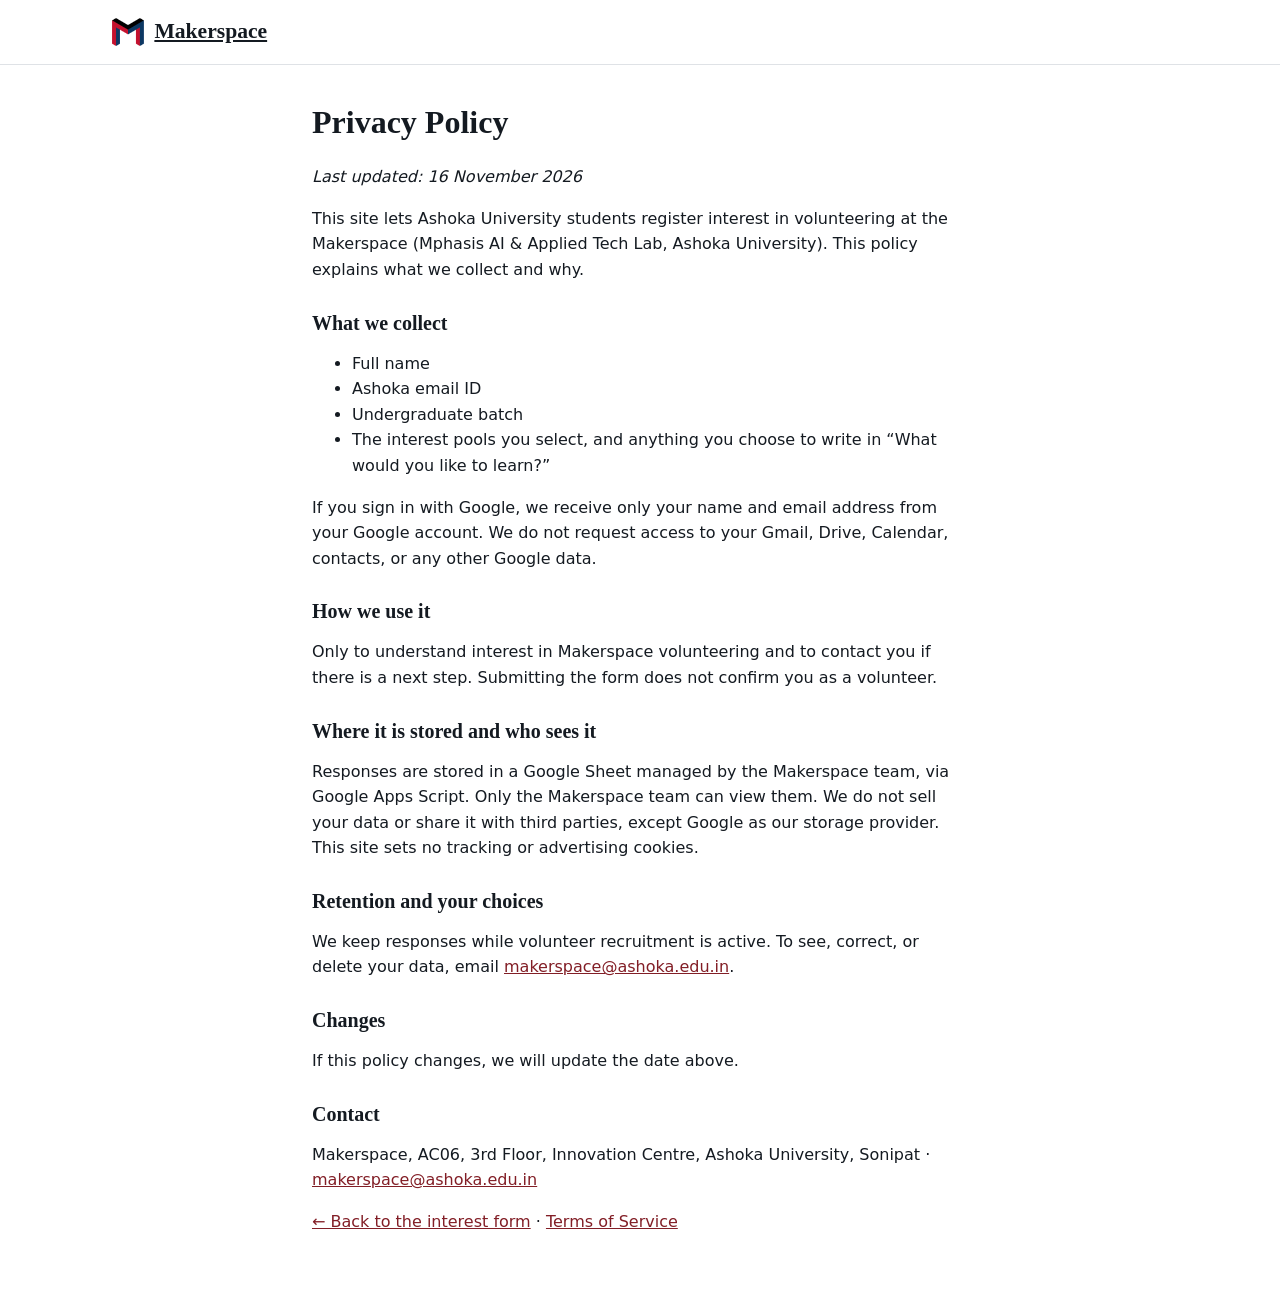
==== pages/privacy.html @ 6f012ef8 "organisation" ====
<!doctype html>
<html lang="en">
<head>
  <meta charset="utf-8">
  <meta name="viewport" content="width=device-width, initial-scale=1">
  <meta http-equiv="Content-Security-Policy" content="default-src 'none'; style-src 'self' https://fonts.googleapis.com; font-src https://fonts.gstatic.com; img-src 'self'; base-uri 'none'; form-action 'none'">
  <title>Privacy Policy · Makerspace</title>
  <link href="https://fonts.googleapis.com/css2?family=JetBrains+Mono&family=Open+Sans:wght@400;600;700&family=Zilla+Slab:wght@600;700&display=swap" rel="stylesheet">
  <link rel="icon" type="image/png" href="../assets/favicon.png">
  <link rel="stylesheet" href="../styles.css">
</head>
<body>
  <header class="nav">
    <div class="container nav-inner">
      <p class="brand"><img class="brand-mark" src="../assets/makerspace-mark.png" alt="" width="37" height="32"><a class="wordmark" href="/">Makerspace</a></p>
    </div>
  </header>
  <main class="container legal">
    <h1>Privacy Policy</h1>
    <p><em>Last updated: 16 November 2026</em></p>

    <p>This site lets Ashoka University students register interest in volunteering at the Makerspace
    (Mphasis AI &amp; Applied Tech Lab, Ashoka University). This policy explains what we collect and why.</p>

    <h2>What we collect</h2>
    <ul>
      <li>Full name</li>
      <li>Ashoka email ID</li>
      <li>Undergraduate batch</li>
      <li>The interest pools you select, and anything you choose to write in &ldquo;What would you like to learn?&rdquo;</li>
    </ul>
    <p>If you sign in with Google, we receive only your name and email address from your Google account. We do not request
    access to your Gmail, Drive, Calendar, contacts, or any other Google data.</p>

    <h2>How we use it</h2>
    <p>Only to understand interest in Makerspace volunteering and to contact you if there is a next step.
    Submitting the form does not confirm you as a volunteer.</p>

    <h2>Where it is stored and who sees it</h2>
    <p>Responses are stored in a Google Sheet managed by the Makerspace team, via Google Apps Script. Only the Makerspace team can
    view them. We do not sell your data or share it with third parties, except Google as our storage provider.
    This site sets no tracking or advertising cookies.</p>

    <h2>Retention and your choices</h2>
    <p>We keep responses while volunteer recruitment is active. To see, correct, or delete your data, email
    <a href="mailto:makerspace@ashoka.edu.in">makerspace@ashoka.edu.in</a>.</p>

    <h2>Changes</h2>
    <p>If this policy changes, we will update the date above.</p>

    <h2>Contact</h2>
    <p>Makerspace, AC06, 3rd Floor, Innovation Centre, Ashoka University, Sonipat ·
    <a href="mailto:makerspace@ashoka.edu.in">makerspace@ashoka.edu.in</a></p>

    <p><a href="/">&larr; Back to the interest form</a> · <a href="terms.html">Terms of Service</a></p>
  </main>
</body>
</html>
---- styles.css ----
/* Makerspace design language v0.1 (light mode only, per the starter plan).
   Hex values for brick/red/on-brand come from the guide; greys, blue and beige
   are matched from the swatches and can be swapped for exact brand values. */
:root {
  --grey-900: #141a21;
  --grey-700: #5b6470;
  --grey-300: #c7cdd3;
  --grey-200: #dfe2e6;
  --grey-150: #d9d9d9;
  --grey-100: #f2f3f5;
  --blue-900: #130f3d;
  --blue-100: #c9d3da;
  --beige-100: #fbf3de;
  --brick-700: #821e26;
  --brick-900: #73070a;
  --red-600: #c4122f;
  --white: #ffffff;

  --bg-page: var(--white);
  --bg-surface: var(--grey-100);
  --bg-warm: var(--beige-100);
  --bg-deep: var(--blue-900);
  --bg-brand: var(--brick-700);
  --text-primary: var(--grey-900);
  --text-secondary: var(--grey-700);
  --text-link: var(--brick-700);
  --text-accent: var(--red-600);
  --text-on-brand: var(--grey-150);
  --text-on-inverse-muted: var(--blue-100);
  --border-default: var(--grey-200);
  --border-strong: var(--grey-300);

  --radius-sm: 2px;
  --radius-md: 4px;

  --font-display: "Zilla Slab", Georgia, serif;
  --font-body: "Open Sans", system-ui, sans-serif;
  --font-mono: "JetBrains Mono", ui-monospace, monospace;
}

* { box-sizing: border-box; }

body {
  margin: 0;
  background: var(--bg-page);
  color: var(--text-primary);
  font-family: var(--font-body);
  font-size: 16px;
  line-height: 1.6;
}

.container { max-width: 1120px; margin: 0 auto; padding: 0 16px; }
@media (min-width: 720px) { .container { padding: 0 32px; } }

a { color: var(--text-link); }
code { font-family: var(--font-mono); font-size: 0.85em; }

h1, h2 { font-family: var(--font-display); margin: 0; }
h2 { font-weight: 600; font-size: clamp(1.75rem, 4vw, 2.25rem); line-height: 1.2; }
h3 { font-weight: 600; font-size: 1.25rem; line-height: 1.35; margin: 0; }

.eyebrow {
  margin: 0 0 12px;
  font-size: 12px;
  font-weight: 700;
  letter-spacing: 0.1em;
  text-transform: uppercase;
  color: var(--text-accent);
}
.eyebrow-on-brand { color: var(--text-on-brand); }

/* Nav */
.nav { border-bottom: 1px solid var(--border-default); background: var(--bg-page); }
.nav-inner { display: flex; align-items: center; justify-content: space-between; gap: 16px; min-height: 64px; }
.wordmark { font-family: var(--font-display); font-weight: 700; font-size: 1.35rem; color: var(--text-primary); margin: 0; }

/* Logo lockup: isometric M mark + wordmark */
.brand { display: flex; align-items: center; gap: 10px; margin: 0; line-height: 1; }
.brand-mark { display: block; height: 28px; width: auto; }
.nav-links { display: flex; gap: 24px; font-size: 14px; }
.nav-links button {
  background: none; border: none; padding: 0; cursor: pointer;
  font: inherit; color: var(--text-primary);
}
.nav-links button:hover, .nav-links button.active { color: var(--text-link); }

/* Mobile menu button + side drawer (phones only) */
.menu-btn, .drawer, .drawer-backdrop { display: none; }
@media (max-width: 719px) {
  .nav-links { display: none; }
  .menu-btn {
    display: inline-flex; flex-direction: column; justify-content: center; gap: 5px;
    width: 44px; height: 44px; padding: 0 10px; margin-right: -10px;
    background: none; border: none; cursor: pointer;
  }
  .menu-btn span { display: block; height: 2px; background: var(--text-primary); border-radius: 1px; }

  .drawer-backdrop {
    display: block; position: fixed; inset: 0; z-index: 40;
    background: rgba(19, 15, 61, 0.45); opacity: 0; transition: opacity 0.25s;
  }
  .drawer-backdrop[hidden] { display: none; }
  .drawer-backdrop.is-open { opacity: 1; }

  .drawer {
    display: flex; flex-direction: column; position: fixed; z-index: 50;
    top: 0; right: 0; bottom: 0; width: min(80vw, 320px);
    background: var(--bg-page); box-shadow: -8px 0 24px rgba(0, 0, 0, 0.15);
    border-left: 3px solid var(--brick-700);
    transform: translateX(105%); transition: transform 0.25s ease; visibility: hidden;
  }
  .drawer.is-open { transform: translateX(0); visibility: visible; }
  .drawer-head {
    display: flex; align-items: center; justify-content: space-between;
    min-height: 64px; padding: 0 16px; border-bottom: 1px solid var(--border-default);
  }
  .drawer-close {
    width: 44px; height: 44px; margin-right: -10px; background: none; border: none;
    font-size: 28px; line-height: 1; color: var(--text-primary); cursor: pointer;
  }
  .drawer-links { display: flex; flex-direction: column; padding: 8px 0; }
  .drawer-links button {
    display: flex; align-items: baseline; gap: 12px; width: 100%; text-align: left;
    padding: 16px; background: none; border: none; border-bottom: 1px solid var(--border-default);
    font-family: var(--font-display); font-size: 1.35rem; font-weight: 600;
    color: var(--text-primary); cursor: pointer;
  }
  .drawer-links button:hover, .drawer-links button:focus-visible { color: var(--text-link); background: var(--bg-surface); }
  .drawer-foot {
    margin: auto 0 0; padding: 16px; font-size: 11px; font-weight: 600; letter-spacing: 0.08em;
    text-transform: uppercase; color: var(--text-secondary);
  }
  body.drawer-locked { overflow: hidden; }
}
@media (max-width: 719px) and (prefers-reduced-motion: reduce) {
  .drawer, .drawer-backdrop { transition: none; }
}

/* Hero */
.hero {
  position: relative; overflow: hidden;
  background: var(--bg-brand); color: var(--text-on-brand); padding: 64px 0 72px;
}
/* Doodle pattern (pattern/ink on the brick field), fading out behind the text. */
.hero::before {
  content: ""; position: absolute; inset: 0; pointer-events: none;
  /* Tile made seamless by removing the doodles that were cut off at its edges. */
  background: url("assets/doodles-ink.png") repeat right top / 500px;
  -webkit-mask-image: linear-gradient(90deg, transparent 0%, transparent 28%, rgba(0, 0, 0, 0.35) 45%, #000 75%);
          mask-image: linear-gradient(90deg, transparent 0%, transparent 28%, rgba(0, 0, 0, 0.35) 45%, #000 75%);
}
.hero > .container { position: relative; }
@media (max-width: 719px) {
  .hero::before {
    background-size: 380px;
    -webkit-mask-image: linear-gradient(180deg, rgba(0, 0, 0, 0.25), rgba(0, 0, 0, 0.6));
            mask-image: linear-gradient(180deg, rgba(0, 0, 0, 0.25), rgba(0, 0, 0, 0.6));
  }
}
.hero h1 { font-size: clamp(2.25rem, 7vw, 4rem); line-height: 1.05; text-transform: uppercase; max-width: 14ch; }
.hero-lead { font-size: 1.125rem; max-width: 60ch; margin: 24px 0 12px; }
.hero-note {
  font-size: 14px; margin: 0 0 32px; padding-left: 12px;
  border-left: 2px solid var(--text-on-brand); max-width: 60ch;
}
.hero-actions { display: flex; flex-wrap: wrap; gap: 12px; }

/* Buttons */
.btn {
  display: inline-block; padding: 10px 20px;
  font-family: var(--font-body); font-size: 15px; font-weight: 600; line-height: 1.2;
  border-radius: var(--radius-sm); border: 1px solid transparent;
  text-decoration: none; cursor: pointer; background: none;
}
.btn-primary { background: var(--brick-700); color: var(--text-on-brand); }
.btn-primary:hover { background: var(--brick-900); }
.btn-primary:disabled { opacity: 0.6; cursor: default; }

/* Submit button loading state */
.btn-block { display: inline-flex; align-items: center; justify-content: center; gap: 10px; }
.spinner {
  display: none; width: 16px; height: 16px; flex: none;
  border: 2px solid rgba(217, 217, 217, 0.35); border-top-color: var(--text-on-brand);
  border-radius: 50%; animation: spin 0.8s linear infinite;
}
.btn.is-loading { opacity: 1; cursor: progress; background: var(--brick-900); }
.btn.is-loading .spinner { display: inline-block; }
@keyframes spin { to { transform: rotate(360deg); } }
@media (prefers-reduced-motion: reduce) {
  .spinner { animation-duration: 2.4s; }
}    .btn-on-brand { background: var(--text-on-brand); color: var(--brick-700); }
.btn-on-brand:hover { background: var(--white); }
.btn-on-brand-outline { border-color: var(--text-on-brand); color: var(--text-on-brand); }
.btn-on-brand-outline:hover { background: rgba(255, 255, 255, 0.08); }
.btn-block { width: 100%; padding: 14px 20px; }

/* Sections */
.section { padding: 64px 0; }
.section-surface { background: var(--bg-surface); }
.section-lead { color: var(--text-secondary); max-width: 60ch; margin: 12px 0 32px; }

.skills {
  display: flex; flex-wrap: wrap; align-items: center; gap: 12px 16px;
  margin: 24px 0 0; padding: 16px 0; border-top: 1px solid var(--border-default);
  border-bottom: 1px solid var(--border-default);
}
.skills-label { margin: 0; font-size: 14px; font-weight: 600; }
.skills-list { display: flex; flex-wrap: wrap; gap: 8px; margin: 0; padding: 0; list-style: none; }
.skills-list li {
  font-family: var(--font-mono); font-size: 12px; color: var(--text-secondary);
  background: var(--bg-surface); padding: 4px 10px; border-radius: 999px;
}

/* Interest pool cards */
.card-grid { display: grid; grid-template-columns: repeat(auto-fit, minmax(min(100%, 300px), 1fr)); gap: 16px; }
.card {
  display: flex; flex-direction: column; background: var(--bg-surface);
  border-radius: var(--radius-md); padding: 28px; border-top: 3px solid var(--brick-700);
}
.card h3 { font-family: var(--font-display); font-size: 1.5rem; line-height: 1.2; }
.card .tag-new { background: var(--bg-brand); color: var(--text-on-brand); }
.tag {
  align-self: flex-start; font-family: var(--font-mono); font-size: 12px;
  color: var(--text-secondary); background: var(--white);
  padding: 2px 8px; border-radius: var(--radius-sm); margin-bottom: 12px;
}
.card p { color: var(--text-secondary); font-size: 15px; margin: 8px 0 12px; }
.card ul { margin: 0 0 16px; padding-left: 18px; font-size: 14px; color: var(--text-secondary); }
.card-actions { margin-top: auto; display: flex; flex-wrap: wrap; gap: 8px 20px; }
.card-link {
  background: none; border: none; padding: 0;
  font: inherit; font-size: 14px; font-weight: 600; color: var(--text-link); cursor: pointer;
  text-decoration: none;
}
.card-link:hover { text-decoration: underline; }

/* Form */
.form-layout { display: grid; gap: 32px; align-items: start; }
@media (min-width: 900px) { .form-layout { grid-template-columns: 1fr 1.1fr; gap: 64px; } }

.callout {
  background: var(--bg-warm); border-left: 3px solid var(--brick-700);
  padding: 16px; font-size: 15px; border-radius: var(--radius-sm);
  margin-top: 20px;
}

.form-card { background: var(--white); border: 1px solid var(--border-default); border-radius: var(--radius-md); padding: 24px; }
@media (min-width: 720px) { .form-card { padding: 32px; } }

.field { margin: 0 0 20px; }
fieldset.field { border: none; padding: 0; }

label, legend { display: block; padding: 0; margin-bottom: 6px; font-weight: 600; font-size: 15px; }

textarea { resize: vertical; min-height: 80px; line-height: 1.5; }
.optional { font-weight: 400; color: var(--text-secondary); }
input[type="text"], input[type="email"], select, textarea {
  width: 100%; padding: 10px 12px;
  font-family: var(--font-body); font-size: 16px; color: var(--text-primary);
  background: var(--white); border: 1px solid var(--border-strong); border-radius: var(--radius-sm);
}
input[readonly] { background: var(--bg-surface); color: var(--text-secondary); }
input:focus, select:focus, textarea:focus { outline: none; border-color: var(--brick-700); box-shadow: 0 0 0 3px rgba(130, 30, 38, 0.18); }
.invalid { border-color: var(--red-600) !important; }

.checkbox-list { display: grid; gap: 8px; }
.checkbox {
  display: flex; align-items: center; gap: 10px; margin: 0; padding: 10px 12px;
  font-weight: 400; border: 1px solid var(--border-default); border-radius: var(--radius-sm); cursor: pointer;
}
.checkbox:has(input:checked) { border-color: var(--brick-700); background: #fbf5f5; }
.checkbox input { accent-color: var(--brick-700); width: 16px; height: 16px; margin: 0; }

.hint { margin: 4px 0 0; font-size: 13px; color: var(--text-secondary); }
.error { margin: 4px 0 0; font-size: 13px; color: var(--red-600); }
.error:empty { display: none; }

.fine-print { font-size: 13px; color: var(--text-secondary); margin: 0 0 16px; }

.hp { position: absolute; left: -9999px; width: 1px; height: 1px; overflow: hidden; }

.status { margin-top: 16px; font-size: 15px; }
.status:empty { display: none; }
/* Thank-you panel */
.thanks { outline: none; border-top: 3px solid var(--brick-700); }
.thanks h3 { font-family: var(--font-display); font-size: 1.75rem; line-height: 1.2; margin-bottom: 8px; }
.thanks p { margin: 0 0 12px; color: var(--text-secondary); }
.thanks .eyebrow { margin-bottom: 12px; color: var(--text-accent); }
.thanks-note {
  background: var(--bg-warm); border-left: 3px solid var(--brick-700);
  padding: 12px 16px; font-size: 14px; border-radius: var(--radius-sm);
}
.privacy-note { margin: 16px 0 0; }
.status.fail { color: var(--red-600); }

/* Footer */
.footer { background: var(--bg-deep); color: var(--white); padding: 48px 0 24px; font-size: 14px; }
.footer p { margin: 0 0 6px; }
.footer a { color: var(--white); }
.footer-grid { display: grid; gap: 32px; }
@media (min-width: 720px) { .footer-grid { grid-template-columns: 2fr 1fr; } }
.wordmark-inverse { color: var(--white); }
/* Footer Lab lockup; the mark sits in a white chip so it stays legible on navy. */
.lockup { display: flex; align-items: center; gap: 12px; }
.lockup .wordmark { line-height: 1.1; }
.lockup .lockup-sub { margin: 2px 0 0; }
.mark-chip {
  display: inline-flex; flex: none; padding: 6px;
  background: var(--white); border-radius: var(--radius-sm);
}
.mark-chip img { display: block; height: 26px; width: auto; }
.lockup-sub { font-size: 11px; font-weight: 600; letter-spacing: 0.08em; text-transform: uppercase; color: var(--text-on-inverse-muted); }
.footer-blurb { color: var(--text-on-inverse-muted); max-width: 40ch; margin-top: 12px !important; }
.footer-heading { font-size: 12px; font-weight: 700; letter-spacing: 0.1em; text-transform: uppercase; }
.footer-bottom {
  display: flex; flex-wrap: wrap; justify-content: space-between; gap: 8px;
  margin-top: 40px; padding-top: 16px; border-top: 1px solid rgba(255, 255, 255, 0.12);
  font-family: var(--font-mono); font-size: 12px; color: var(--text-on-inverse-muted);
}

/* Terms / privacy pages */
.legal { max-width: 720px; padding-top: 32px; padding-bottom: 64px; line-height: 1.6; }
.legal h2 { font-size: 20px; margin: 28px 0 8px; }
.footer-bottom a { color: inherit; }

/* While body.locked (not signed in) the Google button replaces the submit button. */
.signin-slot { display: none; flex-direction: column; align-items: center; gap: 8px; margin-bottom: 8px; text-align: center; }
.locked .signin-slot { display: flex; }
.locked .email-field, .locked button[type=submit] { display: none; }
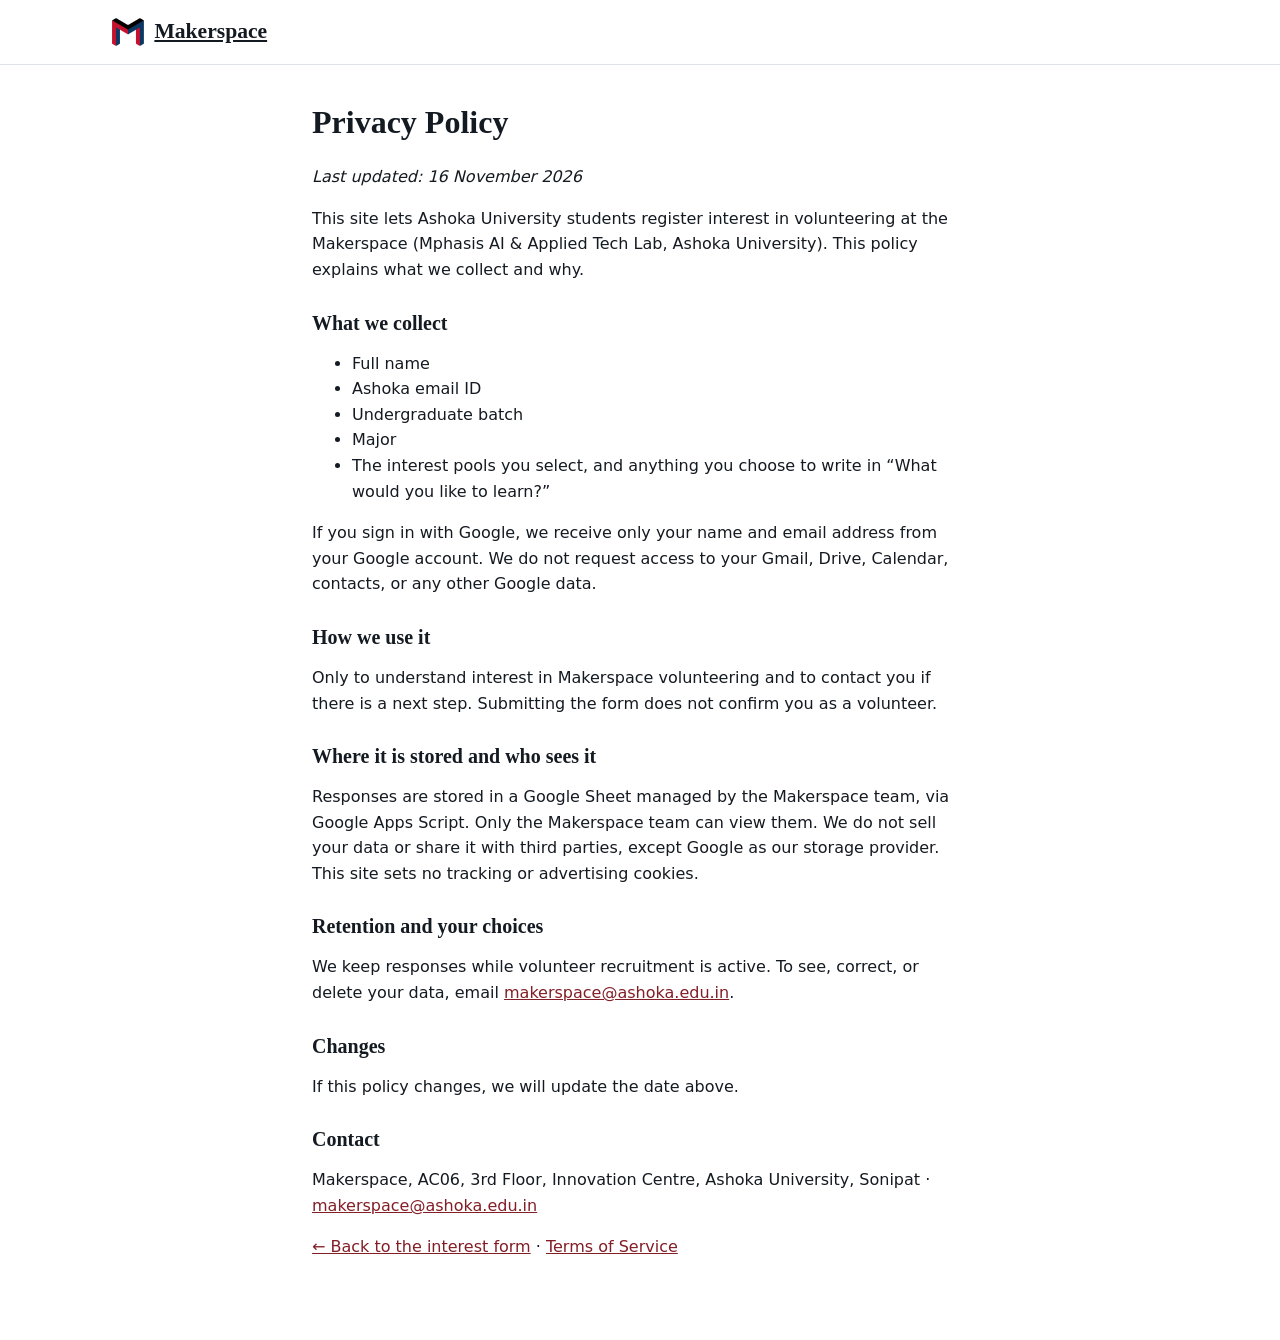
==== commit 10663db5: "Add winter break framing and expand interest pool blurbs - Rewrite the Projects, Vishwakarma Awards " ====
--- a/pages/privacy.html
+++ b/pages/privacy.html
@@ -12,7 +12,7 @@
 <body>
   <header class="nav">
     <div class="container nav-inner">
-      <p class="brand"><img class="brand-mark" src="../assets/makerspace-mark.png" alt="" width="37" height="32"><a class="wordmark" href="/">Makerspace</a></p>
+      <p class="brand"><img class="brand-mark" src="../assets/makerspace-mark.png" alt="" width="37" height="32"><a class="wordmark" href="../index.html">Makerspace</a></p>
     </div>
   </header>
   <main class="container legal">
@@ -27,6 +27,7 @@
       <li>Full name</li>
       <li>Ashoka email ID</li>
       <li>Undergraduate batch</li>
+      <li>Major</li>
       <li>The interest pools you select, and anything you choose to write in &ldquo;What would you like to learn?&rdquo;</li>
     </ul>
     <p>If you sign in with Google, we receive only your name and email address from your Google account. We do not request
@@ -52,7 +53,7 @@
     <p>Makerspace, AC06, 3rd Floor, Innovation Centre, Ashoka University, Sonipat ·
     <a href="mailto:makerspace@ashoka.edu.in">makerspace@ashoka.edu.in</a></p>
 
-    <p><a href="/">&larr; Back to the interest form</a> · <a href="terms.html">Terms of Service</a></p>
+    <p><a href="../index.html">&larr; Back to the interest form</a> · <a href="terms.html">Terms of Service</a></p>
   </main>
 </body>
 </html>
--- a/styles.css
+++ b/styles.css
@@ -157,7 +157,9 @@
             mask-image: linear-gradient(180deg, rgba(0, 0, 0, 0.25), rgba(0, 0, 0, 0.6));
   }
 }
-.hero h1 { font-size: clamp(2.25rem, 7vw, 4rem); line-height: 1.05; text-transform: uppercase; max-width: 14ch; }
+.hero h1 { font-size: clamp(1.75rem, 8vw, 4rem); line-height: 1.05; text-transform: uppercase; }
+/* "this winter break" in the hero heading, picked out in beige. */
+.hero-season { color: var(--beige-100); }
 .hero-lead { font-size: 1.125rem; max-width: 60ch; margin: 24px 0 12px; }
 .hero-note {
   font-size: 14px; margin: 0 0 32px; padding-left: 12px;
